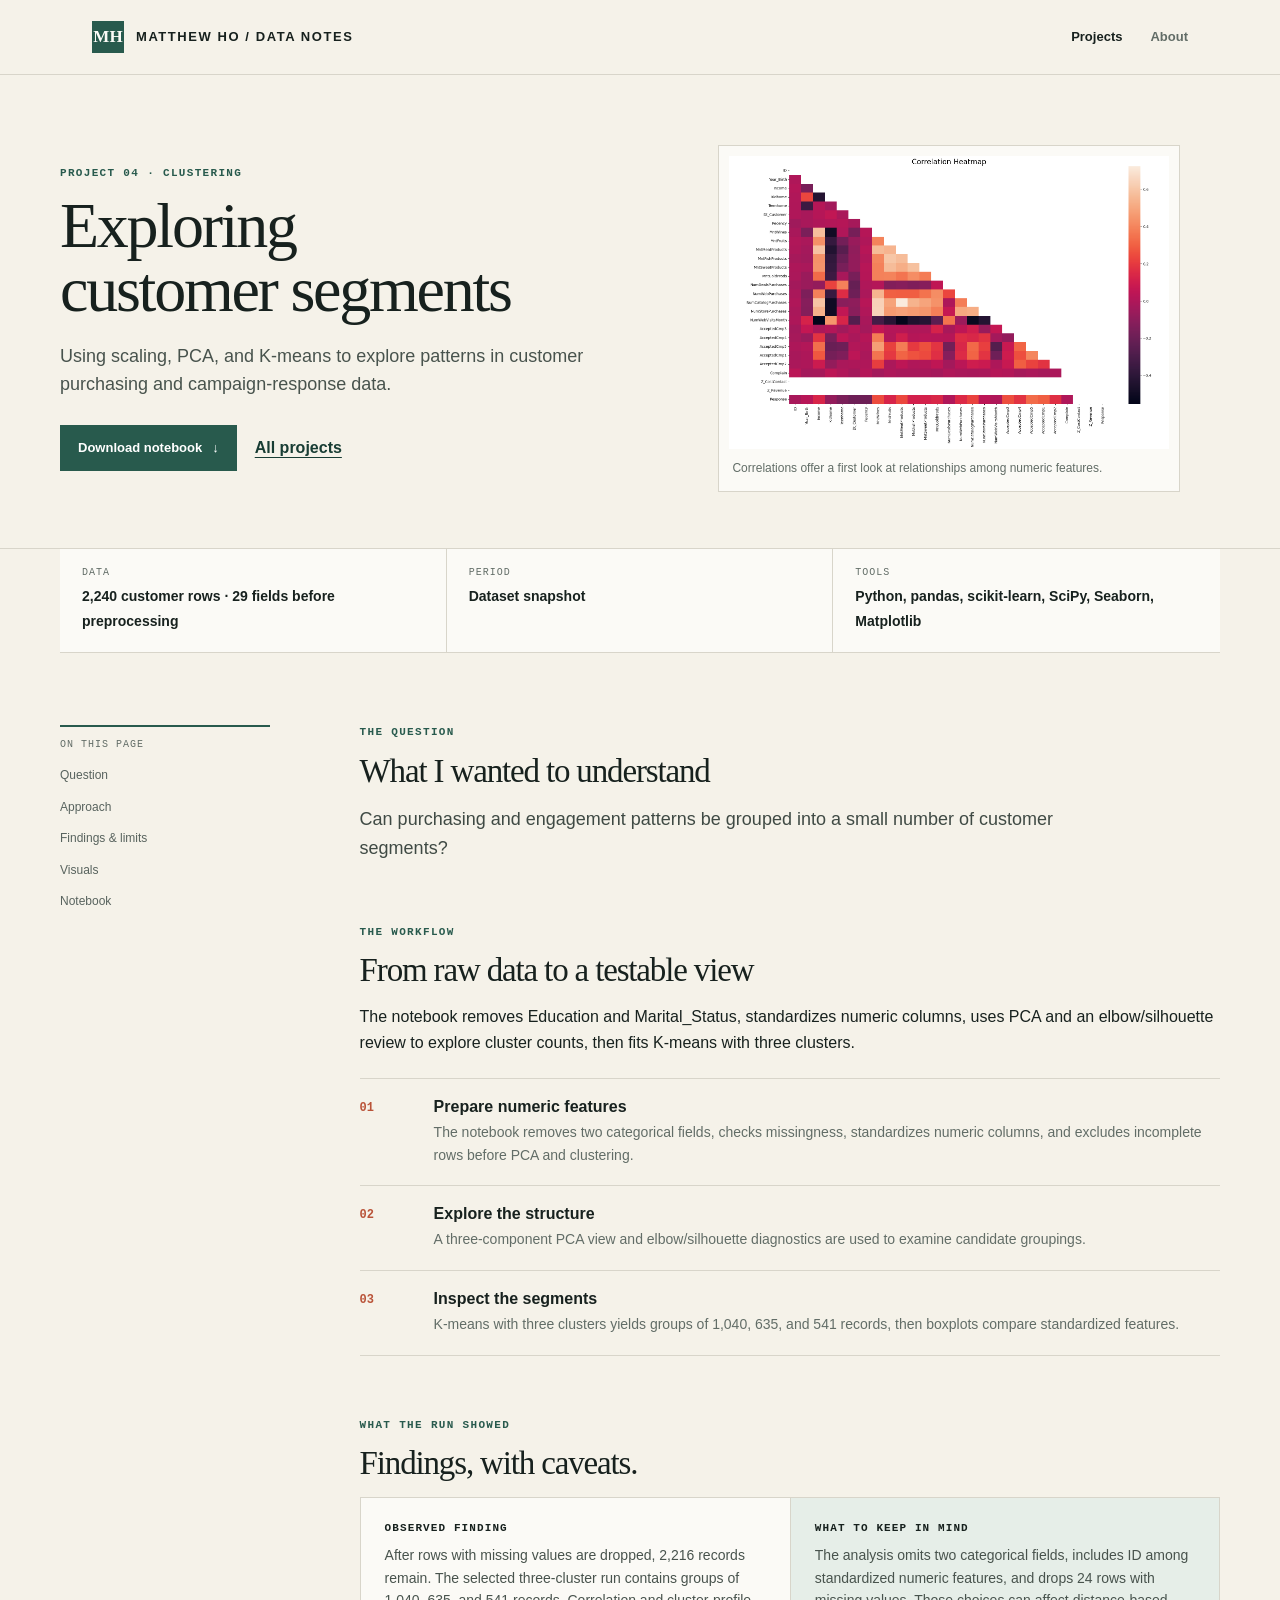
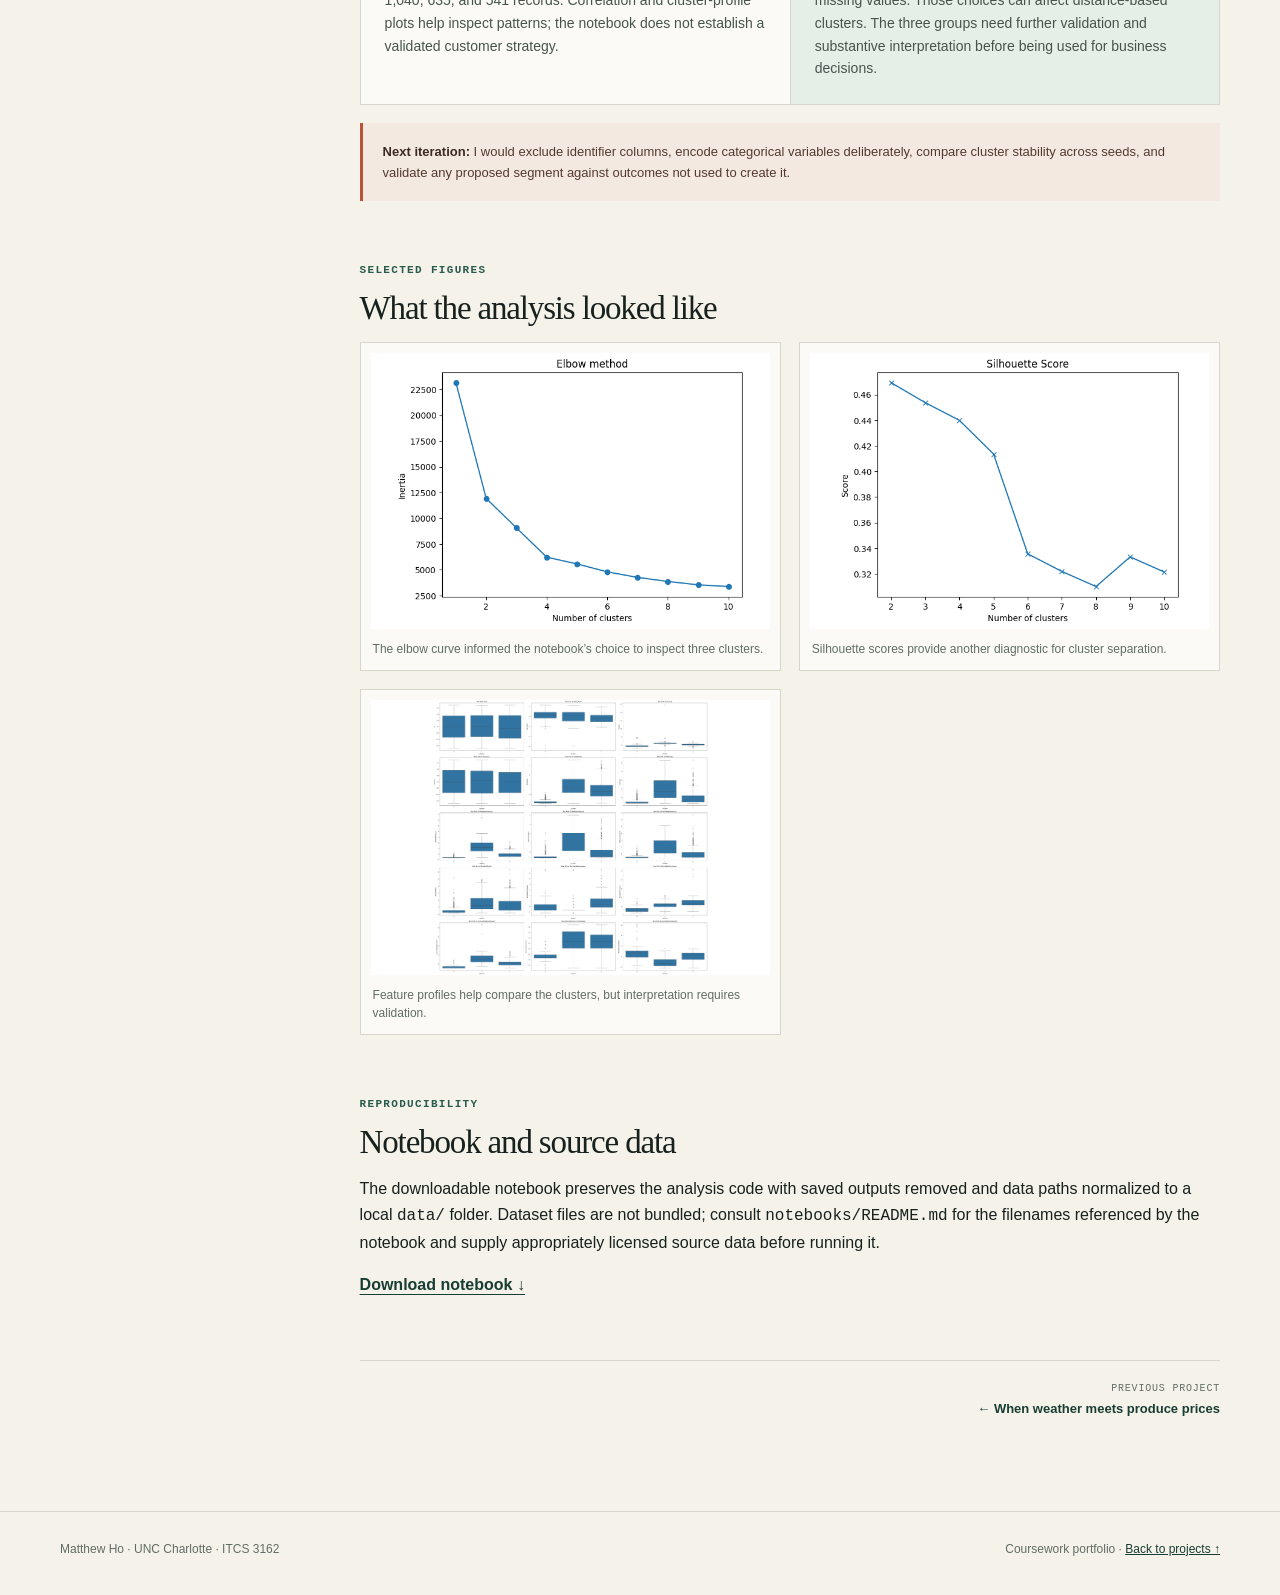
==== projects/customer-segmentation/index.html @ 254a198c "Build ITCS 3162 data projects portfolio" ====
<!doctype html>
<html lang="en">
<head>
  <meta charset="utf-8">
  <meta name="viewport" content="width=device-width, initial-scale=1">
  <meta name="description" content="Using scaling, PCA, and K-means to explore patterns in customer purchasing and campaign-response data.">
  <meta name="theme-color" content="#f5f2e9">
  <title>Exploring customer segments — Matthew Ho</title>
  <link rel="stylesheet" href="../../assets/site.css">
  <script defer src="../../assets/site.js"></script>
</head>
<body>
<a class="skip-link" href="#main">Skip to content</a>
<header class="site-header">
  <div class="header-inner">
    <a class="wordmark" href="../../index.html" aria-label="Matthew Ho, portfolio home"><span class="wordmark-mark" aria-hidden="true">MH</span><span>Matthew Ho <span aria-hidden="true">/</span> Data Notes</span></a>
    <button class="nav-toggle" type="button" data-nav-toggle aria-controls="primary-navigation" aria-expanded="false" aria-label="Open navigation">Menu</button>
    <nav class="site-nav" id="primary-navigation" data-site-nav aria-label="Main navigation">
      <a href="../../index.html#projects" aria-current="page">Projects</a>
      <a href="../../index.html#about" >About</a>
    </nav>
  </div>
</header>
<main id="main">
  <section class="case-hero"><div class="container case-hero-grid">
    <div><p class="eyebrow">PROJECT 04 · Clustering</p><h1>Exploring customer segments</h1><p class="lede">Using scaling, PCA, and K-means to explore patterns in customer purchasing and campaign-response data.</p>
      <div class="case-actions"><a class="button-link" href="../../notebooks/04-customer-segmentation.ipynb" download="04-customer-segmentation.ipynb">Download notebook <span aria-hidden="true">↓</span></a><a class="text-link" href="../../index.html#projects">All projects</a></div>
    </div>
    <figure class="case-hero-figure"><img fetchpriority="high" src="../../assets/charts/customer-correlation-heatmap.png" alt="Correlation heatmap of the numeric customer data used in the notebook."><figcaption>Correlations offer a first look at relationships among numeric features.</figcaption></figure>
  </div></section>
  <div class="container"><div class="case-facts" aria-label="Project details"><div class="case-fact"><span class="label">Data</span><strong>2,240 customer rows · 29 fields before preprocessing</strong></div><div class="case-fact"><span class="label">Period</span><strong>Dataset snapshot</strong></div><div class="case-fact"><span class="label">Tools</span><strong>Python, pandas, scikit-learn, SciPy, Seaborn, Matplotlib</strong></div></div></div>
  <div class="container case-layout">
    <nav class="case-rail" aria-label="On this page"><p>On this page</p><a href="#question">Question</a><a href="#approach">Approach</a><a href="#findings">Findings & limits</a><a href="#visuals">Visuals</a><a href="#notebook">Notebook</a></nav>
    <div class="case-main">
      <section id="question"><p class="eyebrow">THE QUESTION</p><h2>What I wanted to understand</h2><p class="answer">Can purchasing and engagement patterns be grouped into a small number of customer segments?</p></section>
      <section id="approach"><p class="eyebrow">THE WORKFLOW</p><h2>From raw data to a testable view</h2><p>The notebook removes Education and Marital_Status, standardizes numeric columns, uses PCA and an elbow/silhouette review to explore cluster counts, then fits K-means with three clusters.</p><ol class="workflow-list"><li><span class="step">01</span><div><h3>Prepare numeric features</h3><p>The notebook removes two categorical fields, checks missingness, standardizes numeric columns, and excludes incomplete rows before PCA and clustering.</p></div></li><li><span class="step">02</span><div><h3>Explore the structure</h3><p>A three-component PCA view and elbow/silhouette diagnostics are used to examine candidate groupings.</p></div></li><li><span class="step">03</span><div><h3>Inspect the segments</h3><p>K-means with three clusters yields groups of 1,040, 635, and 541 records, then boxplots compare standardized features.</p></div></li></ol></section>
      <section id="findings"><p class="eyebrow">WHAT THE RUN SHOWED</p><h2>Findings, with caveats.</h2><div class="result-panel"><div><h3>Observed finding</h3><p>After rows with missing values are dropped, 2,216 records remain. The selected three-cluster run contains groups of 1,040, 635, and 541 records. Correlation and cluster-profile plots help inspect patterns; the notebook does not establish a validated customer strategy.</p></div><div><h3>What to keep in mind</h3><p>The analysis omits two categorical fields, includes ID among standardized numeric features, and drops 24 rows with missing values. Those choices can affect distance-based clusters. The three groups need further validation and substantive interpretation before being used for business decisions.</p></div></div>
        <p class="data-note" style="margin-top:18px"><strong>Next iteration:</strong> I would exclude identifier columns, encode categorical variables deliberately, compare cluster stability across seeds, and validate any proposed segment against outcomes not used to create it.</p>
      </section>
      <section id="visuals"><p class="eyebrow">SELECTED FIGURES</p><h2>What the analysis looked like</h2><div class="chart-grid"><figure class="chart-figure"><img loading="lazy" src="../../assets/charts/customer-elbow-curve.png" alt="K-means inertia by cluster count, used as an elbow-method diagnostic."><figcaption>The elbow curve informed the notebook’s choice to inspect three clusters.</figcaption></figure><figure class="chart-figure"><img loading="lazy" src="../../assets/charts/customer-silhouette-scores.png" alt="Silhouette scores across candidate cluster counts."><figcaption>Silhouette scores provide another diagnostic for cluster separation.</figcaption></figure><figure class="chart-figure"><img loading="lazy" src="../../assets/charts/customer-cluster-profiles.png" alt="Boxplots comparing standardized purchasing and engagement features across the three clusters."><figcaption>Feature profiles help compare the clusters, but interpretation requires validation.</figcaption></figure></div></section>
      <section id="notebook"><p class="eyebrow">REPRODUCIBILITY</p><h2>Notebook and source data</h2><p>The downloadable notebook preserves the analysis code with saved outputs removed and data paths normalized to a local <code>data/</code> folder. Dataset files are not bundled; consult <code>notebooks/README.md</code> for the filenames referenced by the notebook and supply appropriately licensed source data before running it.</p><a class="text-link" href="../../notebooks/04-customer-segmentation.ipynb" download>Download notebook <span aria-hidden="true">↓</span></a></section>
      <nav class="project-switcher" aria-label="Other case studies"><a href="../../projects/weather-and-produce-prices/index.html"><span>Previous project</span>← When weather meets produce prices</a></nav>
    </div>
  </div>
</main>
<footer class="site-footer"><div class="container footer-inner">
<p>Matthew Ho · UNC Charlotte · ITCS 3162</p>
<p>Coursework portfolio · <a href="../../index.html#projects">Back to projects ↑</a></p>
</div></footer>
</body>
</html>
---- assets/site.css ----
/* Matthew Ho — ITCS 3162 portfolio */
:root {
  color-scheme: light;
  --paper: #f5f2e9;
  --paper-bright: #fbfaf6;
  --ink: #17211e;
  --muted: #626d67;
  --line: #d8d5ca;
  --forest: #285a4d;
  --forest-deep: #183d34;
  --rust: #b95338;
  --gold: #d7a74b;
  --soft-green: #e6eee8;
  --soft-rust: #f4e9e1;
  --serif: Georgia, "Times New Roman", serif;
  --sans: "Avenir Next", Avenir, "Segoe UI", Arial, sans-serif;
  --mono: "SFMono-Regular", Consolas, "Liberation Mono", monospace;
  --page: 1160px;
}
* { box-sizing: border-box; }
html { scroll-behavior: smooth; }
body { margin: 0; background: var(--paper); color: var(--ink); font-family: var(--sans); font-size: 16px; line-height: 1.62; text-rendering: optimizeLegibility; }
a { color: inherit; }
a:focus-visible, button:focus-visible { outline: 3px solid var(--rust); outline-offset: 4px; }
img { display: block; max-width: 100%; }
.skip-link { position: absolute; left: 12px; top: -60px; z-index: 20; padding: 10px 14px; background: var(--ink); color: white; }
.skip-link:focus { top: 12px; }
.site-header { position: relative; z-index: 10; border-bottom: 1px solid var(--line); background: rgba(245,242,233,.96); }
.header-inner { max-width: var(--page); margin: auto; padding: 0 32px; min-height: 74px; display: flex; align-items: center; justify-content: space-between; gap: 24px; }
.wordmark { display: inline-flex; align-items: center; gap: 12px; text-decoration: none; font-size: 13px; letter-spacing: .12em; text-transform: uppercase; font-weight: 750; }
.wordmark-mark { width: 32px; height: 32px; display: grid; place-items: center; color: var(--paper-bright); background: var(--forest); font-family: var(--serif); font-size: 17px; letter-spacing: 0; }
.site-nav { display: flex; align-items: center; gap: 28px; }
.site-nav a { text-decoration: none; color: var(--muted); font-size: 13px; font-weight: 650; }
.site-nav a:hover, .site-nav a[aria-current="page"] { color: var(--ink); }
.nav-toggle { display: none; border: 1px solid var(--line); background: transparent; color: var(--ink); min-width: 44px; min-height: 44px; font: inherit; }
.container { width: min(var(--page), calc(100% - 64px)); margin-inline: auto; }
.eyebrow { margin: 0 0 14px; color: var(--forest); font: 700 11px/1.3 var(--mono); letter-spacing: .12em; text-transform: uppercase; }
h1, h2, h3, p { margin-top: 0; }
h1, h2, h3 { text-wrap: balance; }
h1, h2 { font-family: var(--serif); font-weight: 500; letter-spacing: -.035em; }
h1 { font-size: clamp(42px, 6vw, 76px); line-height: .99; margin-bottom: 22px; }
h2 { font-size: clamp(30px, 4.2vw, 48px); line-height: 1.06; margin-bottom: 16px; }
h3 { font-size: 20px; line-height: 1.2; }
.lede { max-width: 650px; color: #48534d; font-size: clamp(17px, 1.8vw, 21px); line-height: 1.55; }
.small-note { color: var(--muted); font-size: 13px; }
.button-link { display: inline-flex; min-height: 46px; align-items: center; gap: 10px; padding: 0 17px; background: var(--forest); color: white; text-decoration: none; font-size: 13px; font-weight: 700; border: 1px solid var(--forest); transition: background .18s ease, transform .18s ease; }
.button-link:hover { background: var(--forest-deep); transform: translateY(-1px); }
.text-link { color: var(--forest-deep); text-decoration-thickness: 1px; text-underline-offset: 4px; font-weight: 680; }
.home-hero { padding: clamp(64px, 9vw, 112px) 0 62px; }
.hero-grid { display: grid; grid-template-columns: 1.06fr .94fr; align-items: center; gap: clamp(36px, 7vw, 92px); }
.hero-copy h1 { max-width: 690px; }
.hero-copy .lede { max-width: 610px; }
.hero-actions { display: flex; align-items: center; flex-wrap: wrap; gap: 18px; margin-top: 28px; }
.hero-art { background: var(--paper-bright); border: 1px solid var(--line); padding: 14px; box-shadow: 10px 10px 0 var(--soft-green); transform: rotate(1deg); }
.hero-art img { width: 100%; aspect-ratio: 1.45; object-fit: contain; background: #fff; }
.figure-caption { display: flex; justify-content: space-between; gap: 14px; padding: 12px 3px 1px; color: var(--muted); font: 11px/1.4 var(--mono); }
.figure-caption strong { color: var(--ink); font-weight: 700; }
.intro-strip { border-top: 1px solid var(--line); border-bottom: 1px solid var(--line); background: var(--paper-bright); }
.intro-strip-inner { display: flex; align-items: center; justify-content: space-between; gap: 28px; padding: 18px 0; }
.intro-strip p { margin: 0; color: var(--muted); font-size: 13px; }
.intro-strip .course-tag { color: var(--ink); font: 700 11px var(--mono); letter-spacing: .08em; text-transform: uppercase; }
.section { padding: 92px 0; }
.section-head { display: flex; justify-content: space-between; align-items: end; gap: 32px; margin-bottom: 38px; }
.section-head p { max-width: 450px; margin-bottom: 4px; color: var(--muted); }
.project-list { border-top: 1px solid var(--line); }
.project-row { display: grid; grid-template-columns: .88fr 1.12fr; align-items: center; gap: clamp(32px, 7vw, 88px); padding: 30px 0; border-bottom: 1px solid var(--line); }
.project-row:nth-child(even) .project-image { order: -1; }
.project-copy { padding: 12px 0; }
.project-number { color: var(--rust); font: 700 12px var(--mono); letter-spacing: .1em; }
.project-title { margin: 12px 0 10px; font: 500 clamp(27px, 3.4vw, 42px)/1.05 var(--serif); letter-spacing: -.03em; }
.project-title a { text-decoration: none; }
.project-title a:hover { color: var(--forest); }
.project-summary { max-width: 490px; color: var(--muted); margin-bottom: 20px; }
.project-meta { display: flex; align-items: center; flex-wrap: wrap; gap: 9px; margin: 0 0 21px; }
.project-meta span { padding: 5px 8px; border: 1px solid var(--line); color: #59645f; font: 10px var(--mono); }
.project-image { min-width: 0; background: var(--paper-bright); border: 1px solid var(--line); padding: 10px; }
.project-image img { width: 100%; aspect-ratio: 1.64; object-fit: contain; background: #fff; }
.project-image figcaption { padding: 9px 2px 1px; font-size: 11px; color: var(--muted); }
.about-band { background: var(--forest-deep); color: var(--paper-bright); padding: 64px 0; }
.about-grid { display: grid; grid-template-columns: .7fr 1.3fr; gap: clamp(32px, 8vw, 110px); align-items: start; }
.about-band .eyebrow { color: #d8c281; }
.about-band h2 { margin-bottom: 0; }
.about-band p { max-width: 680px; color: #e0e6df; margin: 0; font-size: 17px; }
.site-footer { border-top: 1px solid var(--line); padding: 28px 0 38px; color: var(--muted); font-size: 12px; }
.footer-inner { display: flex; justify-content: space-between; gap: 24px; align-items: baseline; }
.footer-inner p { margin: 0; }
.footer-inner a { color: var(--forest-deep); }
/* Case-study pages */
.case-hero { padding: 54px 0 40px; border-bottom: 1px solid var(--line); }
.case-hero-grid { display: grid; grid-template-columns: 1fr 1fr; gap: clamp(34px, 6vw, 80px); align-items: center; }
.case-hero h1 { font-size: clamp(39px, 5vw, 64px); max-width: 680px; }
.case-hero .lede { font-size: 18px; }
.case-hero-figure { background: var(--paper-bright); border: 1px solid var(--line); padding: 10px; }
.case-hero-figure img { width: 100%; max-height: 400px; aspect-ratio: 1.5; object-fit: contain; background: white; }
.case-hero-figure figcaption { padding: 10px 3px 2px; color: var(--muted); font-size: 12px; }
.case-actions { display: flex; flex-wrap: wrap; align-items: center; gap: 18px; margin-top: 26px; }
.case-facts { display: grid; grid-template-columns: repeat(3, 1fr); border-bottom: 1px solid var(--line); background: var(--paper-bright); }
.case-fact { padding: 18px 22px; border-right: 1px solid var(--line); }
.case-fact:last-child { border-right: 0; }
.case-fact .label { display: block; color: var(--muted); font: 10px var(--mono); letter-spacing: .1em; text-transform: uppercase; margin-bottom: 5px; }
.case-fact strong { font: 600 14px/1.4 var(--sans); }
.case-layout { display: grid; grid-template-columns: 210px minmax(0,1fr); gap: clamp(36px,7vw,92px); padding: 72px 0 92px; }
.case-rail { align-self: start; position: sticky; top: 24px; border-top: 2px solid var(--forest); padding-top: 12px; }
.case-rail p { color: var(--muted); font: 10px var(--mono); text-transform: uppercase; letter-spacing: .1em; margin-bottom: 10px; }
.case-rail a { display: block; padding: 6px 0; color: #58635e; text-decoration: none; font-size: 12px; }
.case-rail a:hover { color: var(--forest); }
.case-main section { scroll-margin-top: 26px; margin-bottom: 62px; }
.case-main section > h2 { font-size: 33px; }
.case-main .answer { max-width: 760px; color: #3f4a44; font-size: 18px; }
.workflow-list { list-style: none; padding: 0; margin: 22px 0 0; border-top: 1px solid var(--line); }
.workflow-list li { display: grid; grid-template-columns: 56px 1fr; gap: 18px; padding: 19px 0; border-bottom: 1px solid var(--line); }
.workflow-list .step { color: var(--rust); font: 700 12px var(--mono); padding-top: 3px; }
.workflow-list h3 { margin: 0 0 5px; font: 600 16px var(--sans); }
.workflow-list p { margin: 0; color: var(--muted); font-size: 14px; }
.result-panel { display: grid; grid-template-columns: 1fr 1fr; gap: 0; border: 1px solid var(--line); background: var(--paper-bright); }
.result-panel > div { padding: 24px; }
.result-panel > div + div { border-left: 1px solid var(--line); background: var(--soft-green); }
.result-panel h3 { margin-bottom: 10px; font: 700 11px var(--mono); text-transform: uppercase; letter-spacing: .1em; }
.result-panel p { margin: 0; color: #48534d; font-size: 14px; }
.chart-grid { display: grid; grid-template-columns: repeat(2, minmax(0,1fr)); gap: 18px; }
.chart-figure { margin: 0; background: var(--paper-bright); border: 1px solid var(--line); padding: 10px; }
.chart-figure img { width: 100%; aspect-ratio: 1.45; object-fit: contain; background: #fff; }
.chart-figure figcaption { padding: 11px 2px 2px; color: var(--muted); font-size: 12px; line-height: 1.5; }
.data-note { padding: 18px 20px; background: var(--soft-rust); border-left: 3px solid var(--rust); color: #533a30; font-size: 13px; }
.data-note strong { color: #3b2b25; }
.project-switcher { display: flex; justify-content: space-between; gap: 20px; border-top: 1px solid var(--line); padding-top: 22px; }
.project-switcher a { max-width: 48%; color: var(--forest-deep); text-decoration: none; font-size: 13px; font-weight: 700; }
.project-switcher a:last-child { text-align: right; margin-left: auto; }
.project-switcher span { display: block; color: var(--muted); font: 10px var(--mono); text-transform: uppercase; letter-spacing: .08em; margin-bottom: 4px; }
@media (max-width: 780px) {
  .container { width: min(100% - 40px, var(--page)); }
  .header-inner { padding: 0 20px; min-height: 66px; }
  .nav-toggle { display: inline-grid; place-items: center; }
  .site-nav { display: none; position: absolute; top: 65px; left: 0; right: 0; padding: 16px 20px 20px; background: var(--paper-bright); border-bottom: 1px solid var(--line); flex-direction: column; align-items: flex-start; gap: 12px; }
  .site-nav.is-open { display: flex; }
  .site-nav a { min-height: 42px; display: flex; align-items: center; }
  .hero-grid, .case-hero-grid { grid-template-columns: 1fr; }
  .hero-art { max-width: 620px; }
  .section { padding: 68px 0; }
  .section-head { display: block; }
  .project-row, .project-row:nth-child(even) { grid-template-columns: 1fr; gap: 18px; }
  .project-row:nth-child(even) .project-image { order: 0; }
  .project-copy { padding: 4px 0; }
  .about-grid { grid-template-columns: 1fr; gap: 22px; }
  .case-hero { padding-top: 38px; }
  .case-layout { display: block; padding: 50px 0 70px; }
  .case-rail { position: static; display: flex; flex-wrap: wrap; gap: 4px 16px; margin-bottom: 42px; }
  .case-rail p { flex-basis: 100%; }
  .case-rail a { min-height: 36px; }
  .case-facts { grid-template-columns: 1fr; }
  .case-fact { border-right: 0; border-bottom: 1px solid var(--line); }
  .case-fact:last-child { border-bottom: 0; }
}
@media (max-width: 540px) {
  .container { width: min(100% - 32px, var(--page)); }
  .home-hero { padding-top: 54px; }
  .chart-grid, .result-panel { grid-template-columns: 1fr; }
  .result-panel > div + div { border-left: 0; border-top: 1px solid var(--line); }
  .intro-strip-inner, .footer-inner { align-items: flex-start; flex-direction: column; }
  .case-main section { margin-bottom: 48px; }
  .case-main section > h2 { font-size: 29px; }
}
@media (prefers-reduced-motion: reduce) {
  *, *::before, *::after { scroll-behavior: auto !important; transition-duration: .01ms !important; animation-duration: .01ms !important; }
}
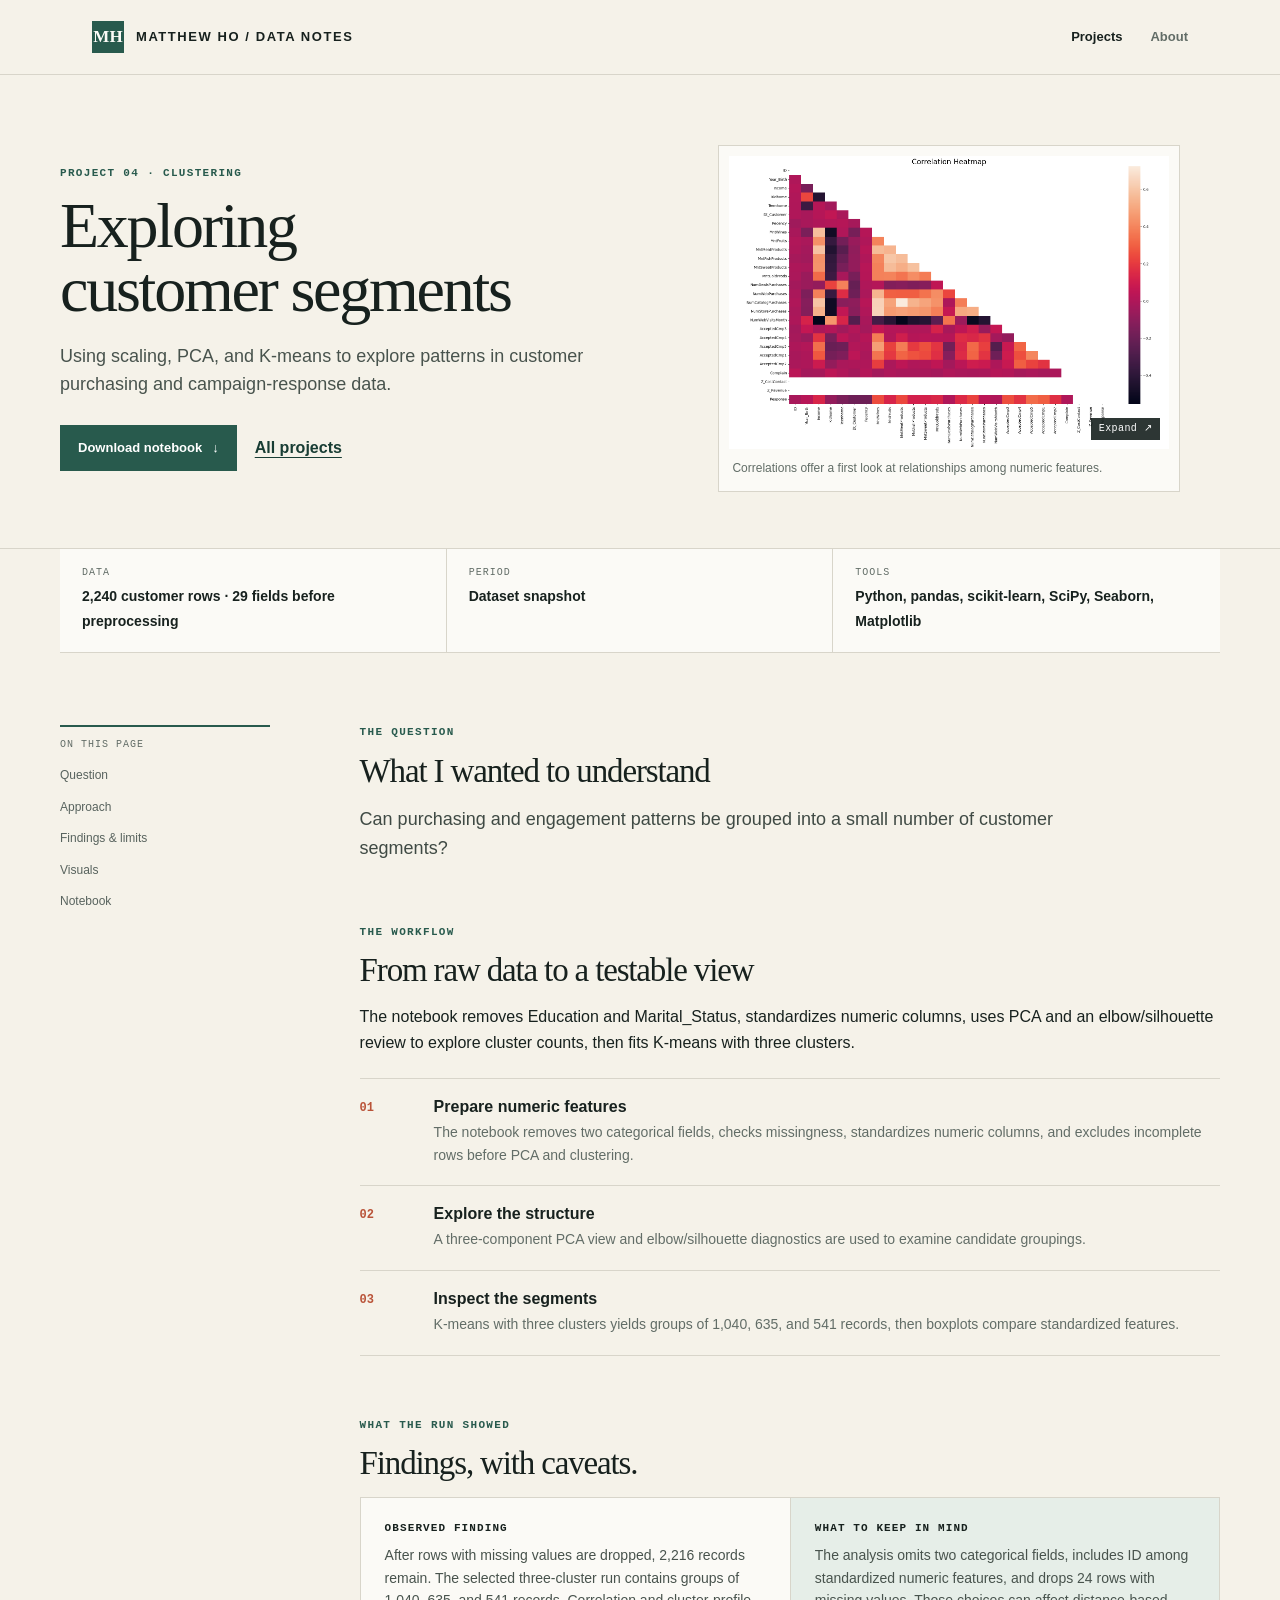
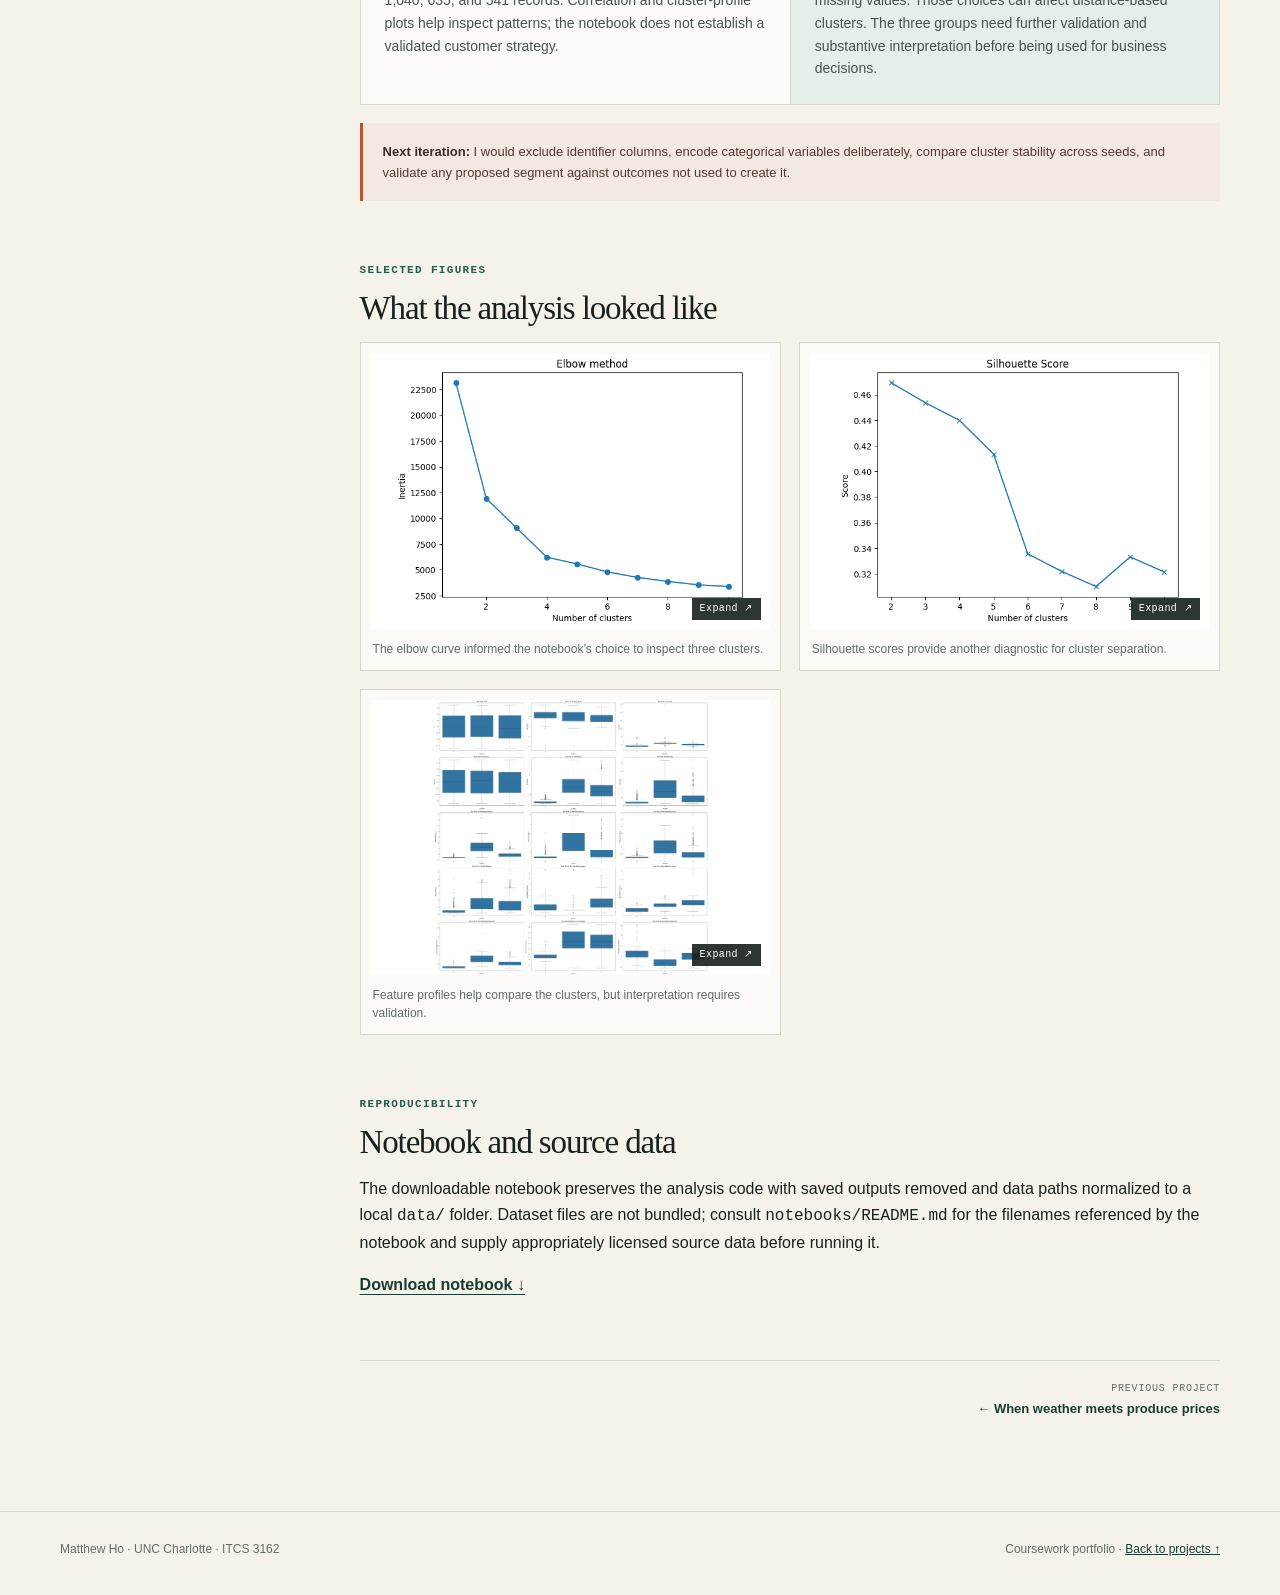
==== commit 7af647aa: "Add expandable project chart viewer" ====
--- a/projects/customer-segmentation/index.html
+++ b/projects/customer-segmentation/index.html
@@ -26,7 +26,10 @@
     <div><p class="eyebrow">PROJECT 04 · Clustering</p><h1>Exploring customer segments</h1><p class="lede">Using scaling, PCA, and K-means to explore patterns in customer purchasing and campaign-response data.</p>
       <div class="case-actions"><a class="button-link" href="../../notebooks/04-customer-segmentation.ipynb" download="04-customer-segmentation.ipynb">Download notebook <span aria-hidden="true">↓</span></a><a class="text-link" href="../../index.html#projects">All projects</a></div>
     </div>
-    <figure class="case-hero-figure"><img fetchpriority="high" src="../../assets/charts/customer-correlation-heatmap.png" alt="Correlation heatmap of the numeric customer data used in the notebook."><figcaption>Correlations offer a first look at relationships among numeric features.</figcaption></figure>
+    <figure class="case-hero-figure"><button class="image-expand" type="button" data-expand-image data-image="../../assets/charts/customer-correlation-heatmap.png" data-alt="Correlation heatmap of the numeric customer data used in the notebook." data-caption="Correlations offer a first look at relationships among numeric features." aria-label="Expand image: Correlation heatmap of the numeric customer data used in the notebook." aria-haspopup="dialog">
+<img fetchpriority="high" src="../../assets/charts/customer-correlation-heatmap.png" alt="">
+<span class="image-expand-hint" aria-hidden="true">Expand ↗</span>
+</button><figcaption>Correlations offer a first look at relationships among numeric features.</figcaption></figure>
   </div></section>
   <div class="container"><div class="case-facts" aria-label="Project details"><div class="case-fact"><span class="label">Data</span><strong>2,240 customer rows · 29 fields before preprocessing</strong></div><div class="case-fact"><span class="label">Period</span><strong>Dataset snapshot</strong></div><div class="case-fact"><span class="label">Tools</span><strong>Python, pandas, scikit-learn, SciPy, Seaborn, Matplotlib</strong></div></div></div>
   <div class="container case-layout">
@@ -37,7 +40,16 @@
       <section id="findings"><p class="eyebrow">WHAT THE RUN SHOWED</p><h2>Findings, with caveats.</h2><div class="result-panel"><div><h3>Observed finding</h3><p>After rows with missing values are dropped, 2,216 records remain. The selected three-cluster run contains groups of 1,040, 635, and 541 records. Correlation and cluster-profile plots help inspect patterns; the notebook does not establish a validated customer strategy.</p></div><div><h3>What to keep in mind</h3><p>The analysis omits two categorical fields, includes ID among standardized numeric features, and drops 24 rows with missing values. Those choices can affect distance-based clusters. The three groups need further validation and substantive interpretation before being used for business decisions.</p></div></div>
         <p class="data-note" style="margin-top:18px"><strong>Next iteration:</strong> I would exclude identifier columns, encode categorical variables deliberately, compare cluster stability across seeds, and validate any proposed segment against outcomes not used to create it.</p>
       </section>
-      <section id="visuals"><p class="eyebrow">SELECTED FIGURES</p><h2>What the analysis looked like</h2><div class="chart-grid"><figure class="chart-figure"><img loading="lazy" src="../../assets/charts/customer-elbow-curve.png" alt="K-means inertia by cluster count, used as an elbow-method diagnostic."><figcaption>The elbow curve informed the notebook’s choice to inspect three clusters.</figcaption></figure><figure class="chart-figure"><img loading="lazy" src="../../assets/charts/customer-silhouette-scores.png" alt="Silhouette scores across candidate cluster counts."><figcaption>Silhouette scores provide another diagnostic for cluster separation.</figcaption></figure><figure class="chart-figure"><img loading="lazy" src="../../assets/charts/customer-cluster-profiles.png" alt="Boxplots comparing standardized purchasing and engagement features across the three clusters."><figcaption>Feature profiles help compare the clusters, but interpretation requires validation.</figcaption></figure></div></section>
+      <section id="visuals"><p class="eyebrow">SELECTED FIGURES</p><h2>What the analysis looked like</h2><div class="chart-grid"><figure class="chart-figure"><button class="image-expand" type="button" data-expand-image data-image="../../assets/charts/customer-elbow-curve.png" data-alt="K-means inertia by cluster count, used as an elbow-method diagnostic." data-caption="The elbow curve informed the notebook’s choice to inspect three clusters." aria-label="Expand image: K-means inertia by cluster count, used as an elbow-method diagnostic." aria-haspopup="dialog">
+<img loading="lazy" src="../../assets/charts/customer-elbow-curve.png" alt="">
+<span class="image-expand-hint" aria-hidden="true">Expand ↗</span>
+</button><figcaption>The elbow curve informed the notebook’s choice to inspect three clusters.</figcaption></figure><figure class="chart-figure"><button class="image-expand" type="button" data-expand-image data-image="../../assets/charts/customer-silhouette-scores.png" data-alt="Silhouette scores across candidate cluster counts." data-caption="Silhouette scores provide another diagnostic for cluster separation." aria-label="Expand image: Silhouette scores across candidate cluster counts." aria-haspopup="dialog">
+<img loading="lazy" src="../../assets/charts/customer-silhouette-scores.png" alt="">
+<span class="image-expand-hint" aria-hidden="true">Expand ↗</span>
+</button><figcaption>Silhouette scores provide another diagnostic for cluster separation.</figcaption></figure><figure class="chart-figure"><button class="image-expand" type="button" data-expand-image data-image="../../assets/charts/customer-cluster-profiles.png" data-alt="Boxplots comparing standardized purchasing and engagement features across the three clusters." data-caption="Feature profiles help compare the clusters, but interpretation requires validation." aria-label="Expand image: Boxplots comparing standardized purchasing and engagement features across the three clusters." aria-haspopup="dialog">
+<img loading="lazy" src="../../assets/charts/customer-cluster-profiles.png" alt="">
+<span class="image-expand-hint" aria-hidden="true">Expand ↗</span>
+</button><figcaption>Feature profiles help compare the clusters, but interpretation requires validation.</figcaption></figure></div></section>
       <section id="notebook"><p class="eyebrow">REPRODUCIBILITY</p><h2>Notebook and source data</h2><p>The downloadable notebook preserves the analysis code with saved outputs removed and data paths normalized to a local <code>data/</code> folder. Dataset files are not bundled; consult <code>notebooks/README.md</code> for the filenames referenced by the notebook and supply appropriately licensed source data before running it.</p><a class="text-link" href="../../notebooks/04-customer-segmentation.ipynb" download>Download notebook <span aria-hidden="true">↓</span></a></section>
       <nav class="project-switcher" aria-label="Other case studies"><a href="../../projects/weather-and-produce-prices/index.html"><span>Previous project</span>← When weather meets produce prices</a></nav>
     </div>
@@ -47,5 +59,9 @@
 <p>Matthew Ho · UNC Charlotte · ITCS 3162</p>
 <p>Coursework portfolio · <a href="../../index.html#projects">Back to projects ↑</a></p>
 </div></footer>
+<dialog class="image-viewer" data-image-viewer aria-label="Expanded project image">
+  <button class="image-viewer-close" type="button" data-viewer-close aria-label="Close expanded image">Close <span aria-hidden="true">×</span></button>
+  <figure class="image-viewer-figure"><img data-viewer-image alt=""><figcaption data-viewer-caption></figcaption></figure>
+</dialog>
 </body>
 </html>
--- a/assets/site.css
+++ b/assets/site.css
@@ -121,6 +121,17 @@
 .chart-figure { margin: 0; background: var(--paper-bright); border: 1px solid var(--line); padding: 10px; }
 .chart-figure img { width: 100%; aspect-ratio: 1.45; object-fit: contain; background: #fff; }
 .chart-figure figcaption { padding: 11px 2px 2px; color: var(--muted); font-size: 12px; line-height: 1.5; }
+.image-expand { position: relative; display: block; width: 100%; padding: 0; border: 0; background: transparent; color: inherit; cursor: zoom-in; text-align: left; }
+.image-expand:hover img { filter: brightness(.96); }
+.image-expand-hint { position: absolute; right: 9px; bottom: 9px; padding: 5px 8px; color: #fff; background: rgba(23,33,30,.9); font: 10px/1.2 var(--mono); letter-spacing: .04em; pointer-events: none; }
+.image-viewer { position: relative; width: max-content; max-width: 96vw; max-height: 94vh; padding: 34px 16px 16px; overflow: auto; border: 1px solid rgba(255,255,255,.2); background: #17211e; color: #fbfaf6; box-shadow: 0 24px 100px rgba(0,0,0,.42); }
+.image-viewer[open] { display: grid; align-content: center; }
+.image-viewer::backdrop { background: rgba(13,19,17,.9); }
+.image-viewer-figure { display: grid; justify-items: center; gap: 12px; margin: 0; }
+.image-viewer-figure img { display: block; width: auto; height: auto; max-width: calc(96vw - 64px); max-height: calc(88vh - 70px); object-fit: contain; background: #fff; }
+.image-viewer-figure figcaption { max-width: 980px; color: #e2e8e2; font-size: 13px; line-height: 1.5; }
+.image-viewer-close { position: absolute; z-index: 1; top: 7px; right: 8px; min-width: 44px; min-height: 44px; padding: 0 10px; border: 1px solid rgba(255,255,255,.35); background: #26342f; color: #fff; font: 12px var(--sans); cursor: pointer; }
+.image-viewer-close:hover { background: #3b5048; }
 .data-note { padding: 18px 20px; background: var(--soft-rust); border-left: 3px solid var(--rust); color: #533a30; font-size: 13px; }
 .data-note strong { color: #3b2b25; }
 .project-switcher { display: flex; justify-content: space-between; gap: 20px; border-top: 1px solid var(--line); padding-top: 22px; }
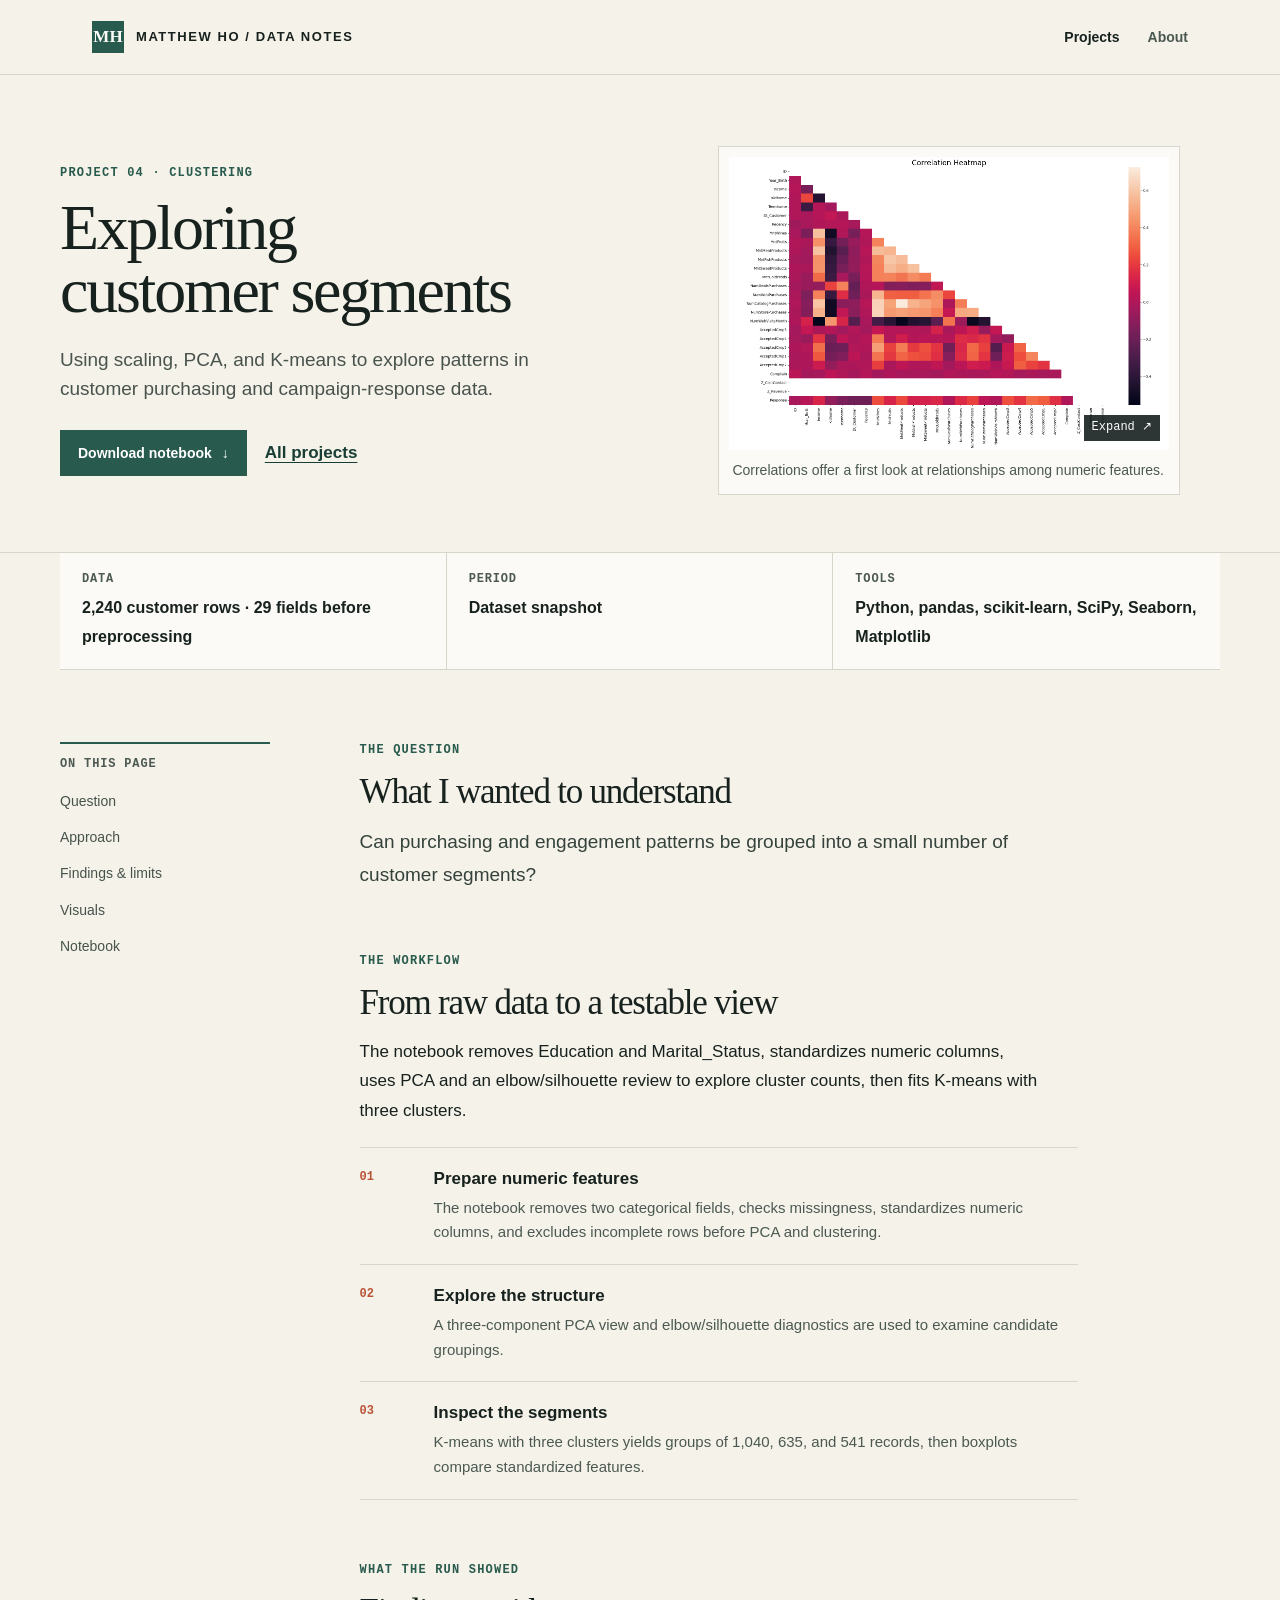
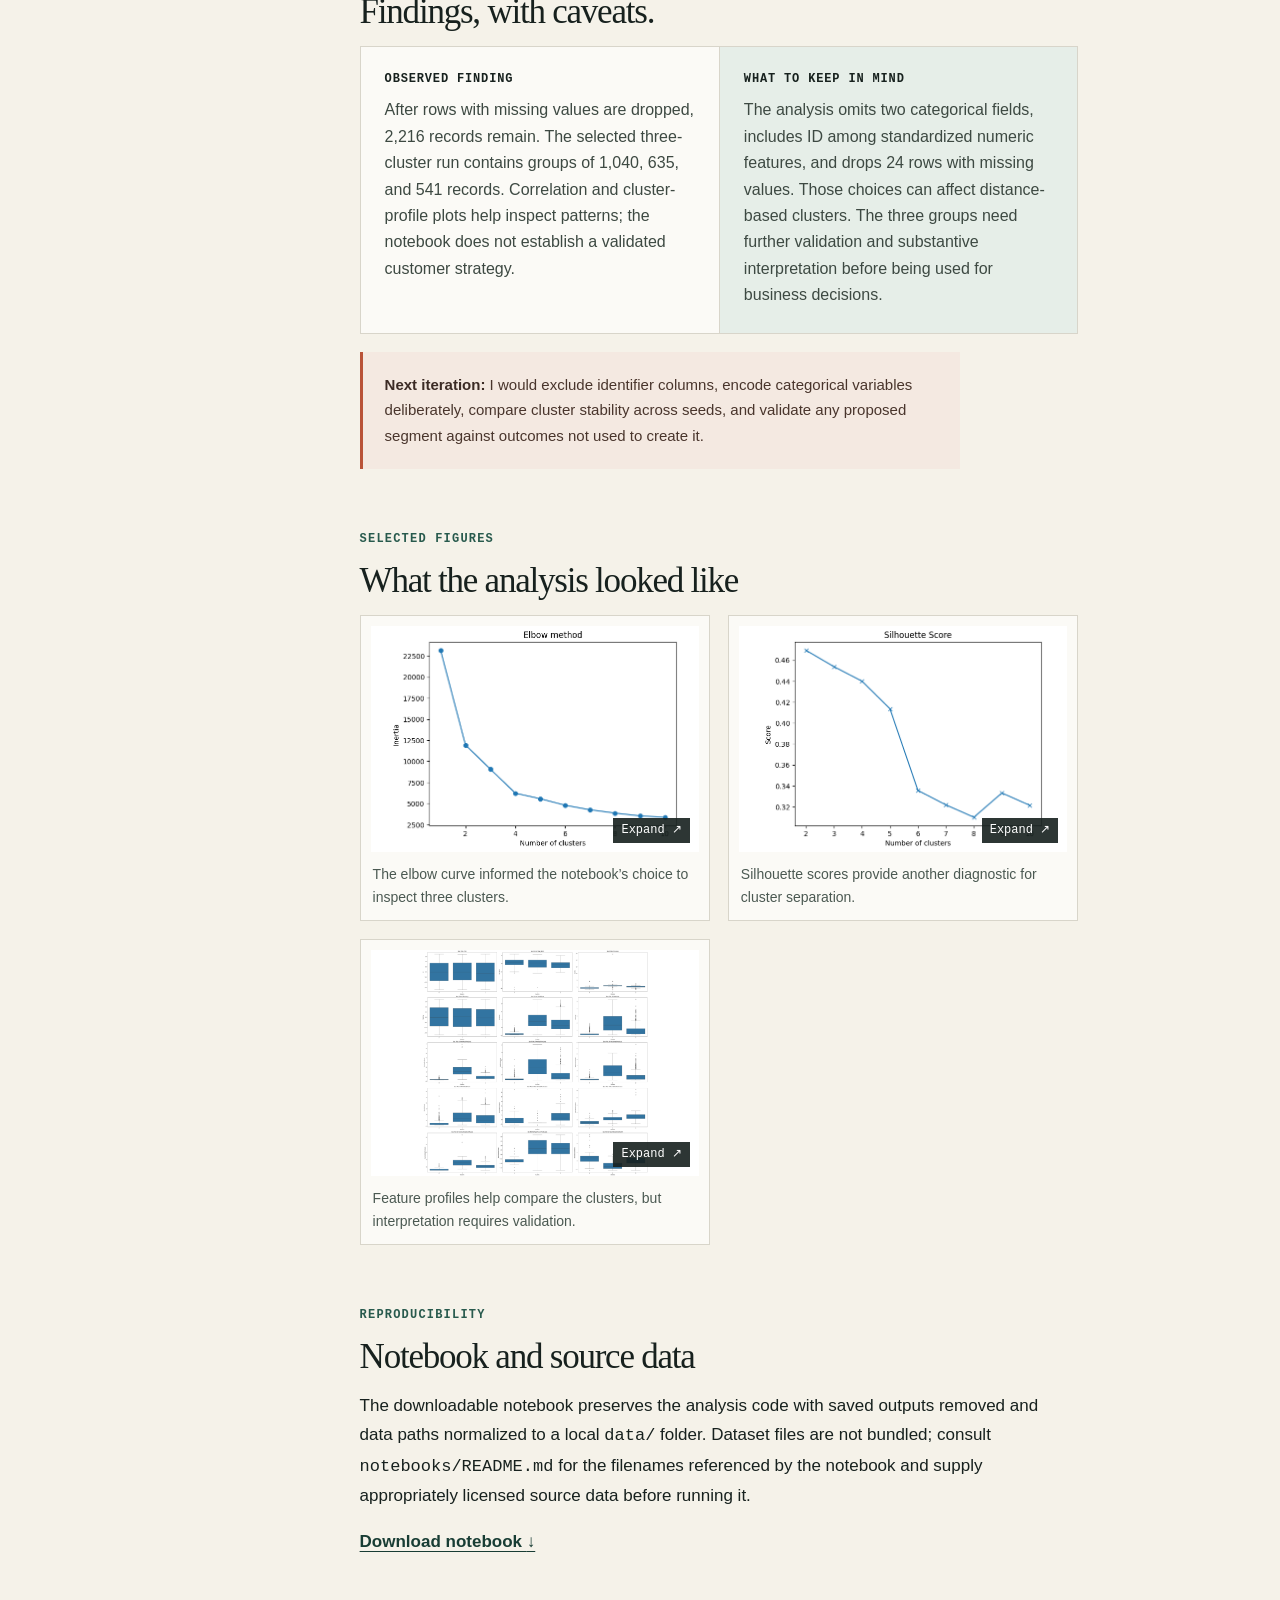
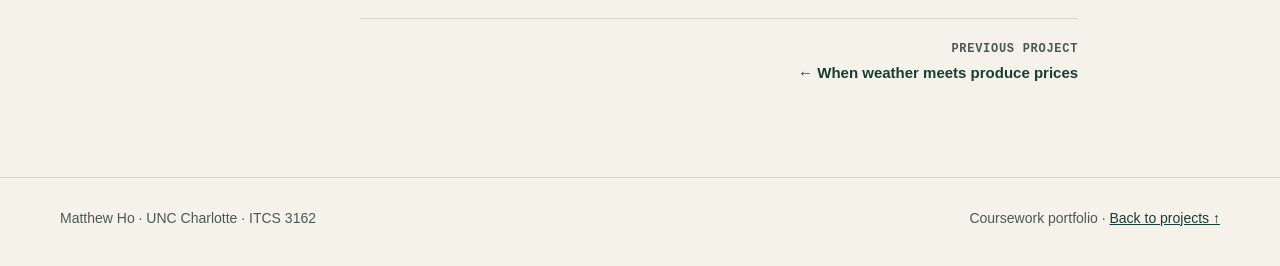
==== commit 9f637c98: "Improve portfolio readability and preserve photo scroll" ====
--- a/projects/customer-segmentation/index.html
+++ b/projects/customer-segmentation/index.html
@@ -59,7 +59,7 @@
 <p>Matthew Ho · UNC Charlotte · ITCS 3162</p>
 <p>Coursework portfolio · <a href="../../index.html#projects">Back to projects ↑</a></p>
 </div></footer>
-<dialog class="image-viewer" data-image-viewer aria-label="Expanded project image">
+<dialog class="image-viewer" data-image-viewer tabindex="-1" aria-label="Expanded project image">
   <button class="image-viewer-close" type="button" data-viewer-close aria-label="Close expanded image">Close <span aria-hidden="true">×</span></button>
   <figure class="image-viewer-figure"><img data-viewer-image alt=""><figcaption data-viewer-caption></figcaption></figure>
 </dialog>
--- a/assets/site.css
+++ b/assets/site.css
@@ -4,7 +4,7 @@
   --paper: #f5f2e9;
   --paper-bright: #fbfaf6;
   --ink: #17211e;
-  --muted: #626d67;
+  --muted: #4b5952;
   --line: #d8d5ca;
   --forest: #285a4d;
   --forest-deep: #183d34;
@@ -19,7 +19,7 @@
 }
 * { box-sizing: border-box; }
 html { scroll-behavior: smooth; }
-body { margin: 0; background: var(--paper); color: var(--ink); font-family: var(--sans); font-size: 16px; line-height: 1.62; text-rendering: optimizeLegibility; }
+body { margin: 0; background: var(--paper); color: var(--ink); font-family: var(--sans); font-size: 17px; line-height: 1.72; text-rendering: optimizeLegibility; }
 a { color: inherit; }
 a:focus-visible, button:focus-visible { outline: 3px solid var(--rust); outline-offset: 4px; }
 img { display: block; max-width: 100%; }
@@ -30,11 +30,11 @@
 .wordmark { display: inline-flex; align-items: center; gap: 12px; text-decoration: none; font-size: 13px; letter-spacing: .12em; text-transform: uppercase; font-weight: 750; }
 .wordmark-mark { width: 32px; height: 32px; display: grid; place-items: center; color: var(--paper-bright); background: var(--forest); font-family: var(--serif); font-size: 17px; letter-spacing: 0; }
 .site-nav { display: flex; align-items: center; gap: 28px; }
-.site-nav a { text-decoration: none; color: var(--muted); font-size: 13px; font-weight: 650; }
+.site-nav a { text-decoration: none; color: var(--muted); font-size: 14px; font-weight: 650; }
 .site-nav a:hover, .site-nav a[aria-current="page"] { color: var(--ink); }
 .nav-toggle { display: none; border: 1px solid var(--line); background: transparent; color: var(--ink); min-width: 44px; min-height: 44px; font: inherit; }
 .container { width: min(var(--page), calc(100% - 64px)); margin-inline: auto; }
-.eyebrow { margin: 0 0 14px; color: var(--forest); font: 700 11px/1.3 var(--mono); letter-spacing: .12em; text-transform: uppercase; }
+.eyebrow { margin: 0 0 14px; color: var(--forest); font: 700 12px/1.4 var(--mono); letter-spacing: .1em; text-transform: uppercase; }
 h1, h2, h3, p { margin-top: 0; }
 h1, h2, h3 { text-wrap: balance; }
 h1, h2 { font-family: var(--serif); font-weight: 500; letter-spacing: -.035em; }
@@ -42,8 +42,8 @@
 h2 { font-size: clamp(30px, 4.2vw, 48px); line-height: 1.06; margin-bottom: 16px; }
 h3 { font-size: 20px; line-height: 1.2; }
 .lede { max-width: 650px; color: #48534d; font-size: clamp(17px, 1.8vw, 21px); line-height: 1.55; }
-.small-note { color: var(--muted); font-size: 13px; }
-.button-link { display: inline-flex; min-height: 46px; align-items: center; gap: 10px; padding: 0 17px; background: var(--forest); color: white; text-decoration: none; font-size: 13px; font-weight: 700; border: 1px solid var(--forest); transition: background .18s ease, transform .18s ease; }
+.small-note { color: var(--muted); font-size: 14px; }
+.button-link { display: inline-flex; min-height: 46px; align-items: center; gap: 10px; padding: 0 17px; background: var(--forest); color: white; text-decoration: none; font-size: 14px; font-weight: 700; border: 1px solid var(--forest); transition: background .18s ease, transform .18s ease; }
 .button-link:hover { background: var(--forest-deep); transform: translateY(-1px); }
 .text-link { color: var(--forest-deep); text-decoration-thickness: 1px; text-underline-offset: 4px; font-weight: 680; }
 .home-hero { padding: clamp(64px, 9vw, 112px) 0 62px; }
@@ -53,12 +53,12 @@
 .hero-actions { display: flex; align-items: center; flex-wrap: wrap; gap: 18px; margin-top: 28px; }
 .hero-art { background: var(--paper-bright); border: 1px solid var(--line); padding: 14px; box-shadow: 10px 10px 0 var(--soft-green); transform: rotate(1deg); }
 .hero-art img { width: 100%; aspect-ratio: 1.45; object-fit: contain; background: #fff; }
-.figure-caption { display: flex; justify-content: space-between; gap: 14px; padding: 12px 3px 1px; color: var(--muted); font: 11px/1.4 var(--mono); }
+.figure-caption { display: flex; justify-content: space-between; gap: 14px; padding: 12px 3px 1px; color: var(--muted); font: 12px/1.5 var(--mono); }
 .figure-caption strong { color: var(--ink); font-weight: 700; }
 .intro-strip { border-top: 1px solid var(--line); border-bottom: 1px solid var(--line); background: var(--paper-bright); }
 .intro-strip-inner { display: flex; align-items: center; justify-content: space-between; gap: 28px; padding: 18px 0; }
-.intro-strip p { margin: 0; color: var(--muted); font-size: 13px; }
-.intro-strip .course-tag { color: var(--ink); font: 700 11px var(--mono); letter-spacing: .08em; text-transform: uppercase; }
+.intro-strip p { margin: 0; color: var(--muted); font-size: 15px; }
+.intro-strip .course-tag { color: var(--ink); font: 700 12px/1.5 var(--mono); letter-spacing: .06em; text-transform: uppercase; }
 .section { padding: 92px 0; }
 .section-head { display: flex; justify-content: space-between; align-items: end; gap: 32px; margin-bottom: 38px; }
 .section-head p { max-width: 450px; margin-bottom: 4px; color: var(--muted); }
@@ -72,16 +72,16 @@
 .project-title a:hover { color: var(--forest); }
 .project-summary { max-width: 490px; color: var(--muted); margin-bottom: 20px; }
 .project-meta { display: flex; align-items: center; flex-wrap: wrap; gap: 9px; margin: 0 0 21px; }
-.project-meta span { padding: 5px 8px; border: 1px solid var(--line); color: #59645f; font: 10px var(--mono); }
+.project-meta span { padding: 5px 8px; border: 1px solid var(--line); color: #46534c; font: 12px/1.45 var(--mono); }
 .project-image { min-width: 0; background: var(--paper-bright); border: 1px solid var(--line); padding: 10px; }
 .project-image img { width: 100%; aspect-ratio: 1.64; object-fit: contain; background: #fff; }
-.project-image figcaption { padding: 9px 2px 1px; font-size: 11px; color: var(--muted); }
+.project-image figcaption { padding: 10px 2px 2px; font-size: 14px; line-height: 1.55; color: var(--muted); }
 .about-band { background: var(--forest-deep); color: var(--paper-bright); padding: 64px 0; }
 .about-grid { display: grid; grid-template-columns: .7fr 1.3fr; gap: clamp(32px, 8vw, 110px); align-items: start; }
 .about-band .eyebrow { color: #d8c281; }
 .about-band h2 { margin-bottom: 0; }
 .about-band p { max-width: 680px; color: #e0e6df; margin: 0; font-size: 17px; }
-.site-footer { border-top: 1px solid var(--line); padding: 28px 0 38px; color: var(--muted); font-size: 12px; }
+.site-footer { border-top: 1px solid var(--line); padding: 28px 0 38px; color: var(--muted); font-size: 14px; }
 .footer-inner { display: flex; justify-content: space-between; gap: 24px; align-items: baseline; }
 .footer-inner p { margin: 0; }
 .footer-inner a { color: var(--forest-deep); }
@@ -89,55 +89,57 @@
 .case-hero { padding: 54px 0 40px; border-bottom: 1px solid var(--line); }
 .case-hero-grid { display: grid; grid-template-columns: 1fr 1fr; gap: clamp(34px, 6vw, 80px); align-items: center; }
 .case-hero h1 { font-size: clamp(39px, 5vw, 64px); max-width: 680px; }
-.case-hero .lede { font-size: 18px; }
+.case-hero .lede { font-size: 19px; }
 .case-hero-figure { background: var(--paper-bright); border: 1px solid var(--line); padding: 10px; }
 .case-hero-figure img { width: 100%; max-height: 400px; aspect-ratio: 1.5; object-fit: contain; background: white; }
-.case-hero-figure figcaption { padding: 10px 3px 2px; color: var(--muted); font-size: 12px; }
+.case-hero-figure figcaption { padding: 10px 3px 2px; color: var(--muted); font-size: 14px; line-height: 1.55; }
 .case-actions { display: flex; flex-wrap: wrap; align-items: center; gap: 18px; margin-top: 26px; }
 .case-facts { display: grid; grid-template-columns: repeat(3, 1fr); border-bottom: 1px solid var(--line); background: var(--paper-bright); }
 .case-fact { padding: 18px 22px; border-right: 1px solid var(--line); }
 .case-fact:last-child { border-right: 0; }
-.case-fact .label { display: block; color: var(--muted); font: 10px var(--mono); letter-spacing: .1em; text-transform: uppercase; margin-bottom: 5px; }
-.case-fact strong { font: 600 14px/1.4 var(--sans); }
+.case-fact .label { display: block; color: var(--muted); font: 700 12px/1.4 var(--mono); letter-spacing: .07em; text-transform: uppercase; margin-bottom: 5px; }
+.case-fact strong { font: 600 16px/1.5 var(--sans); }
 .case-layout { display: grid; grid-template-columns: 210px minmax(0,1fr); gap: clamp(36px,7vw,92px); padding: 72px 0 92px; }
 .case-rail { align-self: start; position: sticky; top: 24px; border-top: 2px solid var(--forest); padding-top: 12px; }
-.case-rail p { color: var(--muted); font: 10px var(--mono); text-transform: uppercase; letter-spacing: .1em; margin-bottom: 10px; }
-.case-rail a { display: block; padding: 6px 0; color: #58635e; text-decoration: none; font-size: 12px; }
+.case-rail p { color: var(--muted); font: 700 12px/1.4 var(--mono); text-transform: uppercase; letter-spacing: .07em; margin-bottom: 10px; }
+.case-rail a { display: block; padding: 8px 0; color: #46534c; text-decoration: none; font-size: 14px; line-height: 1.45; }
 .case-rail a:hover { color: var(--forest); }
 .case-main section { scroll-margin-top: 26px; margin-bottom: 62px; }
-.case-main section > h2 { font-size: 33px; }
-.case-main .answer { max-width: 760px; color: #3f4a44; font-size: 18px; }
+.case-main { max-width: 76ch; }
+.case-main section > h2 { font-size: 35px; }
+.case-main section > p:not(.eyebrow) { max-width: 72ch; line-height: 1.72; }
+.case-main .answer { max-width: 760px; color: #34423b; font-size: 19px; }
 .workflow-list { list-style: none; padding: 0; margin: 22px 0 0; border-top: 1px solid var(--line); }
 .workflow-list li { display: grid; grid-template-columns: 56px 1fr; gap: 18px; padding: 19px 0; border-bottom: 1px solid var(--line); }
 .workflow-list .step { color: var(--rust); font: 700 12px var(--mono); padding-top: 3px; }
-.workflow-list h3 { margin: 0 0 5px; font: 600 16px var(--sans); }
-.workflow-list p { margin: 0; color: var(--muted); font-size: 14px; }
+.workflow-list h3 { margin: 0 0 5px; font: 600 17px/1.4 var(--sans); }
+.workflow-list p { margin: 0; color: var(--muted); font-size: 15px; line-height: 1.65; }
 .result-panel { display: grid; grid-template-columns: 1fr 1fr; gap: 0; border: 1px solid var(--line); background: var(--paper-bright); }
 .result-panel > div { padding: 24px; }
 .result-panel > div + div { border-left: 1px solid var(--line); background: var(--soft-green); }
-.result-panel h3 { margin-bottom: 10px; font: 700 11px var(--mono); text-transform: uppercase; letter-spacing: .1em; }
-.result-panel p { margin: 0; color: #48534d; font-size: 14px; }
+.result-panel h3 { margin-bottom: 10px; font: 700 12px/1.4 var(--mono); text-transform: uppercase; letter-spacing: .07em; }
+.result-panel p { margin: 0; color: #3d4942; font-size: 16px; line-height: 1.65; }
 .chart-grid { display: grid; grid-template-columns: repeat(2, minmax(0,1fr)); gap: 18px; }
 .chart-figure { margin: 0; background: var(--paper-bright); border: 1px solid var(--line); padding: 10px; }
 .chart-figure img { width: 100%; aspect-ratio: 1.45; object-fit: contain; background: #fff; }
-.chart-figure figcaption { padding: 11px 2px 2px; color: var(--muted); font-size: 12px; line-height: 1.5; }
+.chart-figure figcaption { padding: 11px 2px 2px; color: var(--muted); font-size: 14px; line-height: 1.6; }
 .image-expand { position: relative; display: block; width: 100%; padding: 0; border: 0; background: transparent; color: inherit; cursor: zoom-in; text-align: left; }
 .image-expand:hover img { filter: brightness(.96); }
-.image-expand-hint { position: absolute; right: 9px; bottom: 9px; padding: 5px 8px; color: #fff; background: rgba(23,33,30,.9); font: 10px/1.2 var(--mono); letter-spacing: .04em; pointer-events: none; }
-.image-viewer { position: relative; width: max-content; max-width: 96vw; max-height: 94vh; padding: 34px 16px 16px; overflow: auto; border: 1px solid rgba(255,255,255,.2); background: #17211e; color: #fbfaf6; box-shadow: 0 24px 100px rgba(0,0,0,.42); }
+.image-expand-hint { position: absolute; right: 9px; bottom: 9px; padding: 5px 8px; color: #fff; background: rgba(23,33,30,.9); font: 12px/1.3 var(--mono); pointer-events: none; }
+.image-viewer { position: fixed; inset: 0; margin: auto; width: max-content; max-width: 96vw; max-height: 94vh; padding: 34px 16px 16px; overflow: auto; border: 1px solid rgba(255,255,255,.2); background: #17211e; color: #fbfaf6; box-shadow: 0 24px 100px rgba(0,0,0,.42); }
 .image-viewer[open] { display: grid; align-content: center; }
 .image-viewer::backdrop { background: rgba(13,19,17,.9); }
 .image-viewer-figure { display: grid; justify-items: center; gap: 12px; margin: 0; }
 .image-viewer-figure img { display: block; width: auto; height: auto; max-width: calc(96vw - 64px); max-height: calc(88vh - 70px); object-fit: contain; background: #fff; }
-.image-viewer-figure figcaption { max-width: 980px; color: #e2e8e2; font-size: 13px; line-height: 1.5; }
-.image-viewer-close { position: absolute; z-index: 1; top: 7px; right: 8px; min-width: 44px; min-height: 44px; padding: 0 10px; border: 1px solid rgba(255,255,255,.35); background: #26342f; color: #fff; font: 12px var(--sans); cursor: pointer; }
+.image-viewer-figure figcaption { max-width: 980px; color: #e2e8e2; font-size: 15px; line-height: 1.55; }
+.image-viewer-close { position: absolute; z-index: 1; top: 7px; right: 8px; min-width: 44px; min-height: 44px; padding: 0 10px; border: 1px solid rgba(255,255,255,.35); background: #26342f; color: #fff; font: 14px var(--sans); cursor: pointer; }
 .image-viewer-close:hover { background: #3b5048; }
-.data-note { padding: 18px 20px; background: var(--soft-rust); border-left: 3px solid var(--rust); color: #533a30; font-size: 13px; }
+.data-note { padding: 20px 22px; background: var(--soft-rust); border-left: 3px solid var(--rust); color: #49352c; font-size: 15px; line-height: 1.65; }
 .data-note strong { color: #3b2b25; }
 .project-switcher { display: flex; justify-content: space-between; gap: 20px; border-top: 1px solid var(--line); padding-top: 22px; }
-.project-switcher a { max-width: 48%; color: var(--forest-deep); text-decoration: none; font-size: 13px; font-weight: 700; }
+.project-switcher a { max-width: 48%; color: var(--forest-deep); text-decoration: none; font-size: 15px; line-height: 1.5; font-weight: 700; }
 .project-switcher a:last-child { text-align: right; margin-left: auto; }
-.project-switcher span { display: block; color: var(--muted); font: 10px var(--mono); text-transform: uppercase; letter-spacing: .08em; margin-bottom: 4px; }
+.project-switcher span { display: block; color: var(--muted); font: 700 12px/1.4 var(--mono); text-transform: uppercase; letter-spacing: .06em; margin-bottom: 4px; }
 @media (max-width: 780px) {
   .container { width: min(100% - 40px, var(--page)); }
   .header-inner { padding: 0 20px; min-height: 66px; }
@@ -169,7 +171,7 @@
   .result-panel > div + div { border-left: 0; border-top: 1px solid var(--line); }
   .intro-strip-inner, .footer-inner { align-items: flex-start; flex-direction: column; }
   .case-main section { margin-bottom: 48px; }
-  .case-main section > h2 { font-size: 29px; }
+  .case-main section > h2 { font-size: 31px; }
 }
 @media (prefers-reduced-motion: reduce) {
   *, *::before, *::after { scroll-behavior: auto !important; transition-duration: .01ms !important; animation-duration: .01ms !important; }
